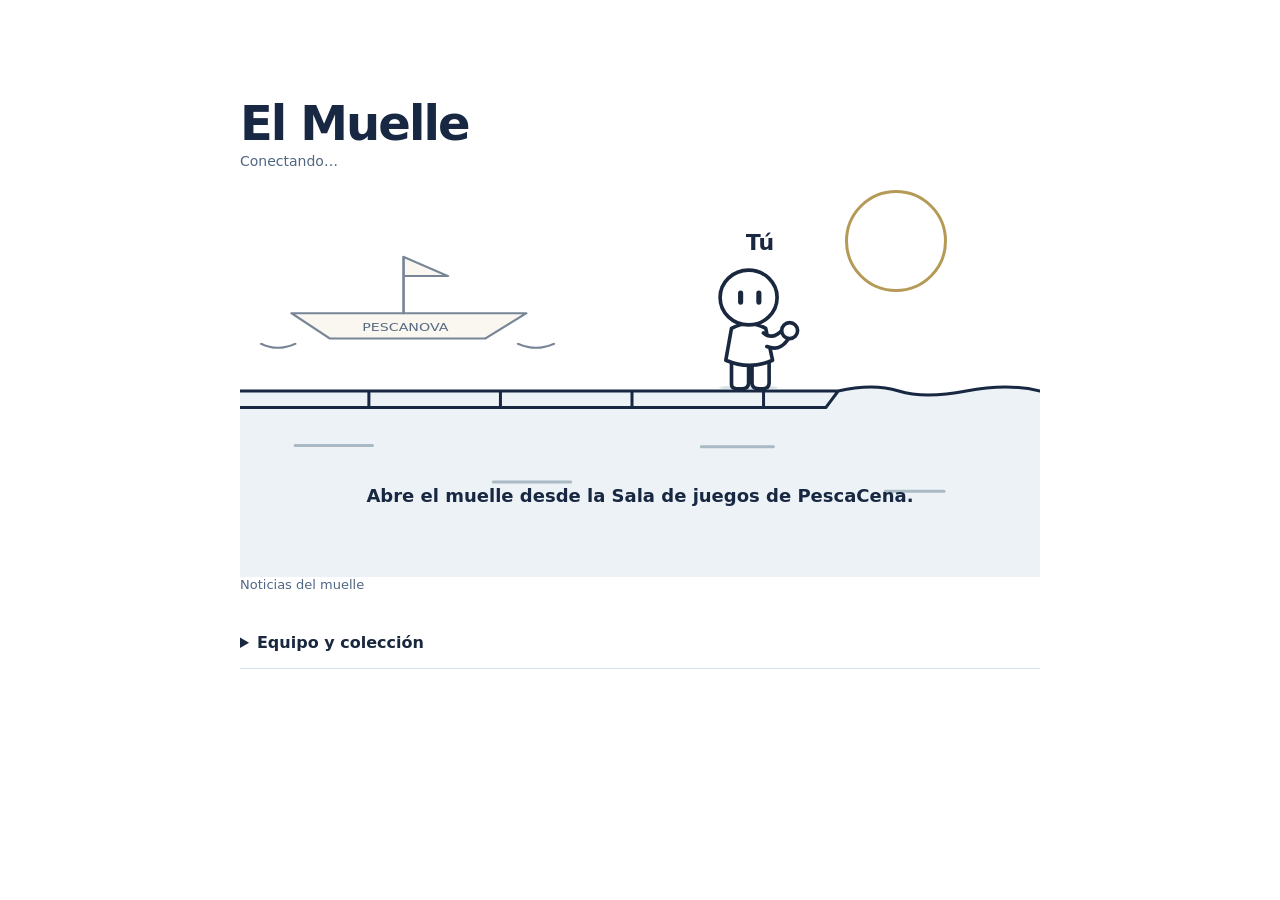
==== muelle/index.html @ fba88afb "Integra El Muelle y Acuario en En compañía con guardado autenticado y personaje compartido" ====
<!doctype html>
<html lang="es">
<head>
<meta charset="utf-8"><meta name="viewport" content="width=device-width,initial-scale=1">
<title>El Muelle · PescaCena</title>
<link rel="stylesheet" href="muelle.css">
<script defer src="config.js"></script><script defer src="engine.js"></script><script defer src="fish-art.js"></script><script defer src="personaje.js"></script><script defer src="muelle.js"></script>
</head>
<body>
<main class="dock" id="dock" data-phase="idle"><div class="play-scene">
 <img class="landscape" src="dock.svg" alt="" width="900" height="490">
 <div id="cast" tabindex="0" role="application" aria-label="Zona de pesca" aria-describedby="hint"></div>
 <header class="hud">
  <button id="exit" type="button" aria-label="Volver a PescaCena">← Sala de juegos</button>
  <div id="player-stats" class="player-stats" aria-live="polite" hidden><span id="fishing-level"></span><span id="coin-balance"></span></div>
 </header>
 <div class="location"><h1>El Muelle</h1><div class="subtitle">
  <span id="presence">Conectando…</span>
 </div></div>
 <div id="avatars" class="avatars"></div>
 <div class="angler" aria-hidden="true"><svg viewBox="0 0 100 120">
<g stroke="#19283e" stroke-width="3.2" stroke-linecap="round" stroke-linejoin="round">
  <ellipse cx="40" cy="117" rx="26" ry="2" fill="#b2c2ce" stroke="none" opacity=".45"/>
  <path class="outfit-back" d="" fill="none" hidden/>
  <path class="body-base" d="M25 88v26q0 5 9 4 6 0 6-5V99h3v14q0 6 9 5 6 0 6-5V88Z" fill="#fff"/>
  <path class="body-base" d="M25 65q15-8 30 0l6 28q-20 9-41 0Z" fill="#fff"/>
  <path class="vest" d="M24 64q16-7 32 0l9 33q-22 7-49 0Z" fill="#e6bd51" hidden/>
  <path class="seams" d="M40 64v33m-16-11h9v7h-11m26-7h10l2 7H48" fill="none" stroke-width="2" hidden/>
  <path class="body-base" d="M53 69q8 7 17-3l8 2q-8 19-22 13" fill="#fff"/>
  <path class="sleeve" d="M54 69q9 5 14-2l5 8q-10 13-17 6Z" fill="#fff" hidden/>
  <path class="boots" d="M25 106h15v8q0 5-8 4h-8Zm18 0h15v7q0 6-8 5h-7Z" fill="#35465f" hidden/>
  <g class="fishing-rod"></g>
  <circle class="body-base" cx="76" cy="67" r="7" fill="#fff"/>
  <ellipse class="body-base" cx="40" cy="38" rx="25" ry="24" fill="#fff"/>
  <path d="M33 34v8m16-8v8" stroke-width="4.5"/>
  <path class="scarf" d="" hidden/>
  <path class="hat" d="" fill="#fff" hidden/>
<g class="costume-details"></g>
<path class="hat-detail" d="" fill="none" stroke-width="2" hidden/>
</g>
</svg><span>Tú</span></div>
 <button id="open-feed" type="button" class="board"><span id="news-preview">Noticias del muelle</span></button>
 <svg id="line" class="line" aria-hidden="true" hidden><path fill="none" stroke="#62768c" stroke-width="1.2" opacity=".8"/></svg>
 <div id="float" class="float" hidden></div><div id="splash" class="splash" hidden></div>
 <div id="fight" class="fight" hidden aria-label="Zona de captura">
    <span class="fight-title">RECOGE EL SEDAL</span>
    <div class="channels"><div class="track" id="track"><div id="catch-bar"></div><span id="fish-marker" aria-hidden="true"></span></div>
    <progress id="progress" max="1" value="0" aria-label="Progreso de captura"></progress></div>
   </div>
 <div class="prompt">
  <meter id="power" min="0" max="1" value="0" aria-label="Fuerza del lance" hidden></meter>
  <p id="hint" role="status">Abriendo el muelle…</p>
  <p id="network" role="status" hidden></p>
  <button id="retry" type="button" class="chip" hidden>Reintentar guardado</button>
 </div>

 <dialog id="catch-panel" class="sheet catch-sheet" aria-labelledby="catch-title"><p id="catch-label"></p><div id="catch-art"></div><h2 id="catch-title"></h2><p id="catch-detail"></p><form method="dialog"><button>Volver al muelle</button></form></dialog>

 <dialog id="feed-panel" class="sheet" aria-labelledby="feed-title"><header><h2 id="feed-title">Noticias del muelle</h2><form method="dialog"><button aria-label="Cerrar noticias">×</button></form></header><ul id="feed"><li>Actualizando el tablón…</li></ul></dialog>


</div><details id="dock-drawer" class="dock-drawer"><summary>Equipo y colección</summary><div class="drawer-body"> <nav class="dock-nav" aria-label="Opciones del muelle">
 <button id="open-album" type="button"><svg viewBox="0 0 24 24" aria-hidden="true" fill="none" stroke="currentColor" stroke-width="1.6" stroke-linecap="round" stroke-linejoin="round"><rect x="4" y="3" width="16" height="18" rx="2"/><path d="M8 3v18m4-12h4m-4 4h4"/></svg><span>Álbum <small id="album-count">—</small></span></button>
 <button id="open-weekly" type="button"><svg viewBox="0 0 24 24" aria-hidden="true" fill="none" stroke="currentColor" stroke-width="1.6" stroke-linecap="round" stroke-linejoin="round"><path d="M5 21V3m0 1h13l-3 4 3 4H5"/></svg><span>Misiones <small id="weekly-count">0/5</small></span></button>
 <button id="open-shop" type="button"><svg viewBox="0 0 24 24" aria-hidden="true" fill="none" stroke="currentColor" stroke-width="1.6" stroke-linecap="round" stroke-linejoin="round"><path d="M4 9h16l-1 12H5Zm4 0V6a4 4 0 0 1 8 0v3"/></svg><span>Tienda</span></button>
 </nav><div class="drawer-panels"> <section id="shop-panel" class="sheet drawer-panel" hidden aria-labelledby="shop-title"><header><h2 id="shop-title">Tienda del puerto</h2><button aria-label="Cerrar tienda">×</button></header><p id="shop-summary"></p><p class="shop-help">Captura peces para ganar experiencia. Al subir de nivel, la barra de pesca se ensancha y se desbloquean artículos.</p><p id="shop-note" role="status"></p><div class="shop-categories" role="group" aria-label="Secciones de la tienda"><button type="button" data-shop-category="rod" aria-pressed="true">Cañas</button><button type="button" data-shop-category="bait" aria-pressed="false">Cebos</button><button type="button" data-shop-category="clothes" aria-pressed="false">Ropa</button></div><div id="shop-items"></div></section> <section id="album-panel" class="sheet drawer-panel" hidden aria-labelledby="album-title"><header><h2 id="album-title">Álbum de especies</h2><button aria-label="Cerrar álbum">×</button></header><p id="rotation-today" class="album-rotation"></p><div id="album"></div></section> <section id="weekly-panel" class="sheet drawer-panel" hidden aria-labelledby="weekly-title"><header><h2 id="weekly-title">Misiones del puerto</h2><button aria-label="Cerrar misiones">×</button></header><section class="daily-task"><h3>Encargo personal</h3><p id="daily-task">Consultando el encargo…</p><progress id="daily-progress" value="0" max="1" aria-label="Progreso del encargo personal"></progress><p id="daily-reward"></p></section><h3>Encargo semanal</h3><p id="weekly-status">Cargando…</p><ul id="weekly"></ul></section></div></div></details>
</main>
</body>
</html>
---- muelle/muelle.css ----
:root{color-scheme:dark;--paper:#fff0d4;--muted:#c1d3d5;--panel:#142736;--line:#466475;--mint:#a3e1c9;--sun:#ffcf89}
*{box-sizing:border-box}html,body{margin:0;width:100%;height:100%;overflow:hidden;background:#18394c;color:var(--paper);font:15px/1.35 system-ui,sans-serif}button,select{font:inherit;color:inherit;cursor:pointer}button:focus-visible,select:focus-visible,#cast:focus-visible{outline:2px solid var(--sun);outline-offset:-3px}[hidden]{display:none!important}.visually-hidden{position:absolute;width:1px;height:1px;overflow:hidden;clip-path:inset(50%);white-space:nowrap}
.dock{position:relative;width:100%;height:100%;isolation:isolate;overflow:hidden}.landscape,.line,#cast{position:absolute;inset:0;width:100%;height:100%}.landscape{image-rendering:pixelated;pointer-events:none}.line{z-index:2;pointer-events:none}#cast{z-index:4;touch-action:none;user-select:none;-webkit-tap-highlight-color:transparent;cursor:crosshair}
.hud,.tools,.prompt,.album-link,.board{position:absolute;z-index:5}.hud{top:max(9px,env(safe-area-inset-top));left:max(10px,env(safe-area-inset-left));right:max(10px,env(safe-area-inset-right));display:flex;gap:9px;align-items:center;pointer-events:none}.hud button{pointer-events:auto}.location{flex:1;text-shadow:0 2px 4px #111b2a}.location h1{font:700 clamp(20px,4vw,30px)/1 Georgia,serif;margin:0}.location span{font-size:11px;color:#fae5c6}.chip,.tools select{min-height:44px;border-radius:9px;background:#142738f5;border:1px solid #7c8790;padding:7px 10px;font-weight:700;font-size:13px;box-shadow:0 2px 5px #11203272}.chip span{color:var(--sun);margin-inline-start:3px}.hud .chip{min-width:44px;font-size:24px;padding:0}.hud .chip span{margin:0}.hud .chip[aria-pressed=true]{color:var(--sun);border-color:var(--sun)}.tools{top:calc(max(9px,env(safe-area-inset-top)) + 53px);left:max(10px,env(safe-area-inset-left));right:max(10px,env(safe-area-inset-right));display:flex;justify-content:space-between;gap:5px;pointer-events:none}.tools>*{pointer-events:auto}.tools select:disabled{opacity:.65}
.angler,.peer{position:absolute;top:55%;transform:translateX(-50%);text-align:center;display:grid;justify-items:center;line-height:1;pointer-events:none}.angler{left:44%;top:67%;transform:translate(-50%,-83%);z-index:1}.angler svg,.peer svg{width:clamp(30px,6vw,59px);height:auto;transform-origin:50% 82%}.angler span,.peer span{font-size:10px;background:#14283c;color:#fff3da;padding:3px;border-radius:3px;max-width:62px;overflow:hidden;text-overflow:ellipsis;white-space:nowrap}.peer{left:var(--x);top:var(--y);transform:translate(-50%,-83%)}.dock[data-phase=charging] .angler svg{transform:rotate(-17deg)}.dock[data-phase=launching] .angler svg{animation:throw .48s ease-out both}@keyframes throw{0%{transform:rotate(-17deg)}35%{transform:rotate(26deg)}100%{transform:rotate(0)}}.board{left:4%;top:calc(67% - 64px);min-height:44px;min-width:66px;color:#38262a;background:#e5ad71;border:2px solid #573d3d;border-radius:5px;font:800 12px system-ui;box-shadow:0 4px #573d3d;padding:4px 7px}.board::after{content:"";position:absolute;top:100%;left:22%;width:56%;height:19px;border-inline:4px solid #573d3d;pointer-events:none}.board span{display:block;color:#785244;font-size:10px}.album-link{right:max(10px,env(safe-area-inset-right));bottom:max(10px,env(safe-area-inset-bottom))}
.float,.splash{position:absolute;pointer-events:none;z-index:3;transform:translate(-50%,-50%)}.float{width:9px;height:11px;border-top:5px solid #fff0cc;background:#ed796e;border-radius:45%;box-shadow:0 0 0 2px #18263788}.float.bite{box-shadow:0 0 0 10px #ffda8188;animation:nibble .15s infinite alternate}@keyframes nibble{to{margin-top:6px}}.splash{width:13px;height:8px;border:2px solid #c7f9ef;border-radius:50%;animation:ripple .65s ease-out both}@keyframes ripple{from{transform:translate(-50%,-50%) scale(.8);opacity:1}to{transform:translate(-50%,-50%) scale(4.5);opacity:0}}
.fight{pointer-events:none;position:absolute;z-index:3;right:7%;top:25%;bottom:24%;width:clamp(72px,21%,125px);padding:8px;background:#132537f0;border:2px solid #e7bf81;border-radius:10px;display:flex;flex-direction:column;gap:6px}.fight-title{font:700 10px/1.15 monospace;text-align:center;color:var(--sun)}.channels{display:flex;gap:6px;flex:1;min-height:0}.track{flex:1;position:relative;background:repeating-linear-gradient(#244454 0 11%,#315565 11% 12%);border:1px solid #6f8d91;border-radius:5px;overflow:hidden}.channels progress{writing-mode:vertical-lr;direction:rtl;width:11px;height:100%;accent-color:var(--sun)}#catch-bar{position:absolute;left:0;right:0;background:#8fe3b99c;border:2px solid #c0f1bd;border-radius:5px}#fish-marker{position:absolute;left:19%;width:62%;height:13px;transform:translateY(-50%);background:#ffe29d;clip-path:polygon(0 50%,22% 5%,65% 5%,80% 35%,100% 5%,100% 95%,80% 65%,65% 95%,22% 95%)}
.prompt{pointer-events:none;bottom:calc(max(10px,env(safe-area-inset-bottom)) + 58px);left:50%;transform:translateX(-50%);width:max-content;max-width:calc(100% - 24px);text-align:center;display:grid;justify-items:center;gap:5px}.prompt p{margin:0;background:#12283aeb;border:1px solid #64808d;border-radius:7px;padding:6px 9px;font-size:13px;font-weight:650}.prompt #network{font-size:12px;color:var(--sun)}.prompt button{pointer-events:auto}.prompt meter{width:min(180px,56vw);height:18px}.dock[data-phase=bite] #hint{background:var(--sun);color:#302021;border-color:#fff0b2;font-size:16px}
.sheet{color:var(--paper);background:var(--panel);border:1px solid var(--line);border-radius:14px;width:min(calc(100% - 20px),590px);max-height:77%;padding:13px;overscroll-behavior:contain}.sheet::backdrop{background:#08131db3}.sheet header{display:flex;align-items:center;justify-content:space-between;gap:8px}.sheet h2{font:700 24px Georgia,serif;margin:0}.sheet header button{font-size:23px;width:44px;height:44px;background:#294052;border:1px solid var(--line);border-radius:8px}.sheet ul{list-style:none;padding:0;margin:5px 0}.sheet li{padding:7px 0;border-bottom:1px solid var(--line);overflow-wrap:anywhere}.done{color:var(--mint)}#album{display:grid;grid-template-columns:repeat(auto-fit,minmax(133px,1fr));gap:7px;margin-top:10px}.entry{padding:8px;background:#102130;border:1px solid #354f5b;border-radius:7px;display:grid;gap:3px}.entry svg{width:60px;height:35px}.entry small{color:var(--muted);font-size:12px}.entry .rarity{color:var(--sun);font-size:11px;text-transform:uppercase}.entry button{min-height:44px;background:#294052;border:1px solid var(--line);border-radius:6px}.entry button[aria-pressed=true]{color:var(--sun)}
@media(max-width:550px) and (orientation:portrait){.landscape{width:150%;left:-14%}}
@media(prefers-reduced-motion:reduce){.angler svg,.float,.splash{animation:none!important}.splash{opacity:0}}
/* PescaCena's white panels, navy type and gold accents. */
:root{--paper:#19283e;--panel:#fff;--line:#d6dfec;--sun:#f0d68b}
.chip,.tools select{background:#edf2f9;color:#19283e;border-color:#d6dfec}
.chip span{color:#5b4514}.location{color:#fff5db}.hud .chip[aria-pressed=true],.album-link,.shop-link{background:#f0d68b;color:#19283e}
.shop-link{position:absolute;z-index:5;left:max(10px,env(safe-area-inset-left));bottom:max(10px,env(safe-area-inset-bottom))}
.sheet{color-scheme:light}.sheet h2{font:800 22px system-ui,sans-serif}.sheet header button,.entry button{background:#e8eef7;color:#19283e}.sheet .done{color:#356044}.entry{background:#f1f5fa;border-color:#d6dfec}.entry small{color:#435572}.entry .rarity,.entry button[aria-pressed=true]{color:#694d12}
.angler,.peer{transform:translate(-50%,-86%)}.angler{top:71%}.angler svg,.peer svg{display:block}.angler span,.peer span{position:absolute;top:100%;left:50%;transform:translateX(-50%)}
#shop-items{display:grid;gap:8px;margin-top:10px}.gear-item{display:grid;gap:4px;padding:9px;background:#eef3fa;border:1px solid #d6dfec;border-radius:8px}.gear-item small{color:#435572}.gear-buttons{display:flex;gap:6px;flex-wrap:wrap}.gear-buttons button,.sheet select{min-height:44px;border:1px solid #d6dfec;background:#f0d68b;border-radius:7px;padding:6px 10px;color:#19283e;font-weight:700}.gear-buttons button:disabled{opacity:.48}.sheet select{background:#fff}.sheet label{display:block;margin-top:8px}#shop-note:empty{display:none}
.prompt p{color:#fff0d4}.prompt #network{color:#f0d68b}
/* The scene uses the same neutral palette and typography as the games lobby. */
html,body{background:#e3e9ef;color:#182842;color-scheme:light}
body{padding:clamp(5px,1.25vw,14px)}
.dock{max-width:920px;margin:auto;background:#f9f7f0;border:1px solid #c9d5e2;border-radius:clamp(20px,4vw,43px)}
.landscape{left:0;width:100%;top:18%;height:75%;image-rendering:auto}
.hud{top:3%;left:5.2%;right:5.2%;justify-content:space-between;color:#182842;gap:0;font-size:clamp(13px,2.5vw,25px)}
.hud button,.dock-nav button,.board{min-height:44px;padding:0;border:0;background:none;color:inherit;box-shadow:none;border-radius:6px;text-align:left}
.hud button{font-weight:750}.hud strong{letter-spacing:.08em}
.location{position:absolute;z-index:5;top:13.5%;left:5.2%;right:5.2%;color:#182842;text-shadow:none;pointer-events:none}
.location h1{font:850 clamp(40px,9.7vw,91px)/1 system-ui,sans-serif;letter-spacing:-.065em}
.subtitle{margin-top:.36em;display:flex;align-items:center;gap:.32em;font-size:clamp(13px,2.8vw,26px);color:#506683}
.location .subtitle span{font-size:inherit;color:inherit}.subtitle select{pointer-events:auto;min-height:44px;max-width:46%;appearance:none;background:transparent;border:0;color:inherit;padding:0;cursor:pointer}.subtitle select:disabled{opacity:1}
.angler,.peer{top:63%;left:65%;transform:translate(-50%,-100%)}
.peer{left:var(--x);top:63%}.angler svg,.peer svg{width:clamp(38px,9vw,79px)}
.angler span,.peer span{top:auto;bottom:100%;background:none;color:#4b6381;max-width:90px;padding:0;font-size:clamp(9px,2.45vw,22px)}
.angler span{color:#19283e;font-weight:800}
.board{top:auto;bottom:8%;left:5.2%;right:5.2%;min-width:0;color:#506683;font:500 clamp(12px,2.8vw,25px) system-ui,sans-serif;overflow:hidden;white-space:nowrap;text-overflow:ellipsis}.board span{display:inline;color:inherit;font:inherit}.board::after{content:none}
.dock-nav{position:absolute;z-index:5;bottom:0;left:0;right:0;height:7%;min-height:46px;border-top:1px solid #ced9e5;background:#f9f7f0;display:flex;align-items:center;justify-content:space-between;gap:4px;padding:0 5.2%}
.dock-nav button{font-size:clamp(11px,2.6vw,24px);color:#506683;white-space:nowrap}.dock-nav button:last-child{font-weight:750}.dock-nav button:disabled,.board:disabled{opacity:.58}
.prompt{top:78%;bottom:auto;max-width:91%;color:#182842}.prompt p{padding:0;background:none;border:0;color:#182842;font-size:clamp(13px,3.2vw,29px);font-weight:800}.prompt #network{color:#694d12}.dock[data-phase=bite] .prompt{top:68%}.dock[data-phase=bite] #hint{padding:5px 9px}.dock[data-phase=fight] .prompt{top:73%}
.fight{top:32%;bottom:30%;right:6%;background:#f9f7f0;border-color:#bdcbd9}.fight-title{color:#182842}.track{background:#e5edf3}.channels progress{accent-color:#aa8638}#catch-bar{background:#aed4b9;border-color:#568765}#fish-marker{background:#9b752c}
.catch-sheet{text-align:center;padding:22px;width:min(88%,420px)}.catch-sheet::backdrop{background:#1b31486b}.catch-sheet p{color:#506683}.catch-sheet h2{font-size:clamp(24px,6vw,38px)}#catch-label{font-weight:750;letter-spacing:.07em;text-transform:uppercase}#catch-art svg{width:min(80%,200px);height:auto;margin:5px auto}.catch-sheet button,#sound{min-height:44px;padding:8px 14px;background:#f0d68b;border:1px solid #dbc583;border-radius:8px;color:#182842;font-weight:750}#sound{margin-top:12px}#sound[aria-pressed=true]{outline:2px solid #637c9b}.swatch{width:24px;height:12px;border-radius:3px;border:1px solid #718096}
@media(max-height:490px){.location{top:10%}.location h1{font-size:34px}.hud button,.subtitle select{min-height:32px}.prompt{top:73%}.board{bottom:46px}.dock-nav{min-height:42px}.dock-nav button{min-height:40px}}
.dock::after{content:"";position:absolute;left:82%;top:36%;width:12%;aspect-ratio:1;border:clamp(1px,.28vw,3px) solid #b49a56;border-radius:50%;transform:translate(-50%,-50%);pointer-events:none;z-index:1}
.hud strong{margin-inline-start:auto}.subtitle select{field-sizing:content;width:var(--zone-width,6ch)}
.shop-categories{display:flex;gap:5px;margin:12px 0}.shop-categories button{flex:1;min-height:44px;padding:4px 6px;border:1px solid #d6dfec;border-radius:7px;background:#edf2f9;color:#19283e;font-weight:750}.shop-categories button[aria-pressed=true]{background:#19283e;color:#fff}
.find-icon{display:block;color:#55748e;font:700 64px/1.2 system-ui,sans-serif}

.player-stats{margin-inline-start:auto;display:flex;flex-wrap:wrap;justify-content:flex-end;gap:4px 6px;font-size:clamp(11px,2.5vw,16px);font-weight:750}
.player-stats span{padding:4px 7px;border:1px solid #d5dfe9;border-radius:7px;background:#f1f5f9;white-space:nowrap}
.player-stats #coin-balance{background:#fbf1d4;border-color:#e7d4a2}
.dock-nav{gap:6px;padding-inline:clamp(6px,3%,24px)}
.dock-nav button,.dock-nav button:last-child{flex:1;min-width:0;text-align:center;font-size:clamp(11px,2.6vw,19px);font-weight:700;color:#182842;min-height:44px;border:1px solid #d5dfe9;background:#edf2f7;border-radius:7px}
.dock-nav button:hover:not(:disabled){background:#e0e9f3}
.shop-help{color:#506683;font-size:.88rem}
@media(max-width:350px){.player-stats{gap:3px}.player-stats span{padding-inline:4px}.hud button{font-size:12px}}

.angler .fishing-rod{transform-box:view-box;transform-origin:55px 45px}
.dock[data-phase=waiting] .angler .fishing-rod{animation:rod-sway 1.8s ease-in-out infinite}
.dock[data-phase=bite] .angler .fishing-rod{animation:rod-tug .32s ease-in-out infinite}
.dock[data-phase=fight] .angler .fishing-rod{transform:rotate(8deg)}
.float.bite{animation:none}
.float.bite::after{content:"";position:absolute;inset:-4px;border:2px solid #a57d27;border-radius:50%;animation:bite-ripple .5s ease-out infinite}
@keyframes rod-sway{0%,100%{transform:rotate(-3deg)}50%{transform:rotate(4deg)}}
@keyframes rod-tug{0%,100%{transform:rotate(-3deg)}38%{transform:rotate(20deg)}}
@keyframes bite-ripple{from{transform:scale(.8);opacity:.85}to{transform:scale(2);opacity:0}}
@media(prefers-reduced-motion:reduce){.dock .angler .fishing-rod,.float.bite::after{animation:none!important}}
.entry img{width:60px;height:42px;object-fit:contain}#catch-art img{width:min(78%,220px);height:auto;margin:5px auto}
.daily-task,.album-rotation{padding:10px 12px;border-radius:9px;background:#edf3f8;color:#334f69}.daily-task h3{margin:0}.daily-task p{margin:6px 0}.daily-task progress{width:100%;accent-color:#287776}.entry .today-fish{color:#226664;font-weight:750}.album-rotation{font-size:.9rem}
.dock-nav a{display:grid;place-items:center;flex:1;min-width:0;min-height:44px;font-size:clamp(11px,2.6vw,19px);font-weight:700;color:#182842;text-decoration:none;border:1px solid #d5dfe9;background:#edf2f7;border-radius:7px}.dock-nav a:hover{background:#e0e9f3}.dock-nav a[aria-disabled=true]{opacity:.58}.dock-nav button,.dock-nav button:last-child{font-size:clamp(10px,2.5vw,18px)}

.angler svg,.peer svg{width:clamp(60px,18vw,114px);height:auto}
.angler .fishing-rod{transform-origin:78px 67px}
.clothes-preview{width:66px;height:80px;display:block;margin:auto;overflow:visible}
.angler svg [hidden],.peer svg [hidden],.clothes-preview [hidden]{display:none}

.outfit-card{grid-template-columns:100px minmax(0,1fr);align-items:start;column-gap:12px;padding:14px 10px}.outfit-card .clothes-preview{grid-column:1;grid-row:1 / span 5;width:100px;height:120px;align-self:center}.outfit-card>strong,.outfit-card>small,.outfit-card>.gear-buttons{grid-column:2}.outfit-card .gear-buttons{margin-top:4px}

/* Navigation follows PescaCena's white bar and pale-blue selected item. */
.dock-nav{height:74px;min-height:64px;padding:5px max(6px,env(safe-area-inset-right)) max(5px,env(safe-area-inset-bottom));gap:4px;background:#fff;border-top:1px solid #d6dfec}
.dock-nav button,.dock-nav button:last-child,.dock-nav a{display:flex;flex-direction:column;justify-content:center;align-items:center;gap:5px;height:100%;min-height:52px;border:0;border-radius:7px;background:transparent;color:#506683;font-size:12px;font-weight:500;line-height:1.1}
.dock-nav svg{width:21px;height:21px;flex:none}.dock-nav small{font:inherit;color:#73839a;font-size:10px;margin-left:2px}
.dock-nav button:hover:not(:disabled),.dock-nav a:hover{background:#eaf0f9}
.dock:has(#album-panel[open]) #open-album,.dock:has(#weekly-panel[open]) #open-weekly,.dock:has(#shop-panel[open]) #open-shop{background:#eaf0f9;color:#19283e}
.board{bottom:92px}.sheet{background:#fff;border:1px solid #d6dfec;border-radius:12px;padding:18px;max-height:85dvh;width:min(calc(100% - 24px),590px)}
.sheet::backdrop{background:#18283e66}.sheet header{position:sticky;top:-18px;margin:-18px -18px 16px;padding:16px 18px 12px;background:#fff;z-index:3;border-bottom:1px solid #e1e7f0}
.sheet h2{font-size:23px;letter-spacing:-.04em}.sheet header button{background:#f0f4fa;border:1px solid #e1e7f0;border-radius:7px;color:#19283e}
.shop-categories{background:#eaf0f9;padding:5px;gap:5px;border-radius:8px}.shop-categories button{border:0;background:transparent;border-radius:6px}.shop-categories button[aria-pressed=true]{background:#19283e;color:#fff}
.gear-item{border:0;border-bottom:1px solid #d6dfec;border-radius:0;background:#fff;padding:16px 0;gap:7px}.gear-item strong{font-size:17px}.gear-item small{font-size:13px;color:#5d708b}
.gear-buttons button{border:0;background:#edda94;border-radius:7px;min-height:44px;padding:8px 16px}.outfit-card{background:#f0f4fa;border:0;border-radius:8px;padding:15px 10px}.shop-help{font-size:13px;color:#5d708b;line-height:1.5}
#shop-summary{font-size:14px;color:#506683}.entry{border:0;background:#eaf0f9;border-radius:8px;padding:12px}.entry button{border:0;background:#fff}.sheet button:focus-visible,.dock-nav a:focus-visible{outline:2px solid #3869a3;outline-offset:2px}
@media(max-width:360px){.dock-nav button,.dock-nav button:last-child,.dock-nav a{font-size:11px}.dock-nav small{display:block;margin:3px 0 0}.outfit-card{grid-template-columns:80px minmax(0,1fr)}.outfit-card .clothes-preview{width:80px;height:96px}}
@media(max-height:490px){.dock-nav{height:58px;min-height:58px}.dock-nav button,.dock-nav a{min-height:44px;gap:2px}.dock-nav svg{width:17px;height:17px}.board{bottom:65px}}

.product-card{grid-template-columns:100px minmax(0,1fr);column-gap:12px;align-items:start;background:#f0f4fa;border:0;border-radius:8px;padding:15px 10px;gap:7px 12px}.product-card>.item-preview{width:100px;height:120px;grid-column:1;grid-row:1 / span 6;align-self:center}.product-card>strong,.product-card>small,.product-card>.gear-buttons,.product-card>.item-benefits{grid-column:2}.item-benefits{display:flex;gap:5px;flex-wrap:wrap;margin:3px 0}.item-benefits span{background:#fff;color:#365b7d;border-radius:5px;padding:4px 6px;font-size:11px;font-weight:650}.product-card .compatibility-note{color:#865d27;font-size:12px;line-height:1.4}.product-card .gear-buttons button{font-size:12px;padding:8px 10px}.product-card strong{font-size:17px;line-height:1.2}.product-card small{font-size:12px;line-height:1.4}
@media(max-width:360px){.product-card{grid-template-columns:75px minmax(0,1fr);column-gap:8px}.product-card>.item-preview{width:75px;height:100px}}

/* One expandable section, matching the other PescaCena games. */
.dock-drawer{position:absolute;z-index:6;bottom:0;left:0;right:0;background:#fff;border-top:1px solid #d6dfec;height:54px;color:#19283e}
.dock-drawer>summary{height:53px;display:list-item;list-style-position:inside;padding:16px 18px;font-weight:750;cursor:pointer;font-size:14px;user-select:none}.dock-drawer>summary:focus-visible{outline:2px solid #3869a3;outline-offset:-3px}
.dock-drawer[open]{height:min(67%,650px)}.drawer-body{height:calc(100% - 53px);display:flex;flex-direction:column;min-height:0}.dock-drawer:not([open])>.drawer-body{display:none}
.dock-drawer .dock-nav{position:static;flex:none;height:62px;min-height:62px;margin:0 12px 8px;border:0;background:#edf2fa;border-radius:8px;padding:5px;gap:3px}.dock-drawer .dock-nav button,.dock-drawer .dock-nav button:last-child,.dock-drawer .dock-nav a{min-height:48px;font-size:11px;gap:3px}.dock-drawer .dock-nav svg{width:18px;height:18px}
.dock-drawer .dock-nav button[aria-pressed=true]{background:#19283e;color:#fff}.dock-drawer .dock-nav button[aria-pressed=true] small{color:#d5dfef}
.drawer-panels{flex:1;min-height:0;overflow-y:auto;overscroll-behavior:contain;padding:0 16px 18px}.drawer-panel.sheet{position:static;margin:0;width:100%;max-height:none;padding:0;border:0;border-radius:0;overflow:visible}.drawer-panel.sheet header{position:static;margin:0 0 14px;padding:10px 0;border:0;background:#fff}.drawer-panel.sheet h2{font-size:20px}.drawer-panel.sheet header button{width:36px;height:36px;font-size:20px}
.drawer-panel #shop-summary{margin-top:0}.drawer-panel .shop-help{margin:8px 0}.drawer-panel .shop-categories{margin:10px 0}.board{bottom:71px}
.dock:has(.dock-drawer[open]) #cast{pointer-events:none}.angler .fishing-rod{transform-origin:76px 67px}
@media(max-height:490px){.dock-drawer[open]{height:80%}.dock-drawer .dock-nav{height:52px;min-height:52px}.dock-drawer .dock-nav svg{display:none}.dock-drawer .dock-nav button,.dock-drawer .dock-nav a{min-height:40px}}

/* Expand below the scene, in the page flow like El H4CK3R. */
html{height:100%;overflow-y:auto}body{height:auto;min-height:100%;overflow:visible}.dock{height:auto;min-height:calc(100dvh - 2 * clamp(5px,1.25vw,14px));overflow:hidden}.play-scene{position:relative;height:calc(100dvh - 56px - 2 * clamp(5px,1.25vw,14px));min-height:320px;overflow:hidden}
.dock-drawer,.dock-drawer[open]{position:relative;inset:auto;height:auto;min-height:54px}.drawer-body{height:auto;display:block}.drawer-panels{overflow:visible;padding-bottom:24px}.board{bottom:20px}.dock:has(.dock-drawer[open]) #cast{pointer-events:auto}

:root{--paper:#142941;--panel:#fff;--line:#d6dfec;--sun:#f4d88b;--muted:#506683}
html,body{background:#fff;color:#142941;font-family:'Segoe UI',system-ui,sans-serif}
body{padding:env(safe-area-inset-top) max(20px,env(safe-area-inset-right)) env(safe-area-inset-bottom) max(20px,env(safe-area-inset-left))}
.dock{max-width:800px;min-height:0;margin:auto;border:0;border-radius:0;background:#fff;overflow:visible}
.play-scene{height:clamp(390px,72dvh,620px);min-height:0;overflow:hidden;background:#fff}
.hud{top:12px;left:0;right:0;gap:8px;min-height:44px}
.hud #exit{min-height:44px;padding:10px 13px;border:1px solid #d6dfec;border-radius:8px;background:#edf2f9;font:700 14px 'Segoe UI',system-ui,sans-serif}
.player-stats{gap:4px;font-size:12px}.player-stats span{padding:5px 7px;border-radius:8px;background:#edf2f9}
.player-stats #coin-balance{background:#f4d88b;border-color:#f4d88b}
.location{left:0;right:0;top:max(16%,90px)}.location h1{font-size:clamp(32px,8vw,48px);letter-spacing:-.04em}
.subtitle{font-size:14px}.location .subtitle span{font-size:14px}
.prompt p{font-size:clamp(14px,3.5vw,18px)}
.fight{background:#fff;border-color:#d6dfec}
.board{left:0;right:0;bottom:14px;font-size:13px;color:#506683}
.dock-drawer,.dock-drawer[open]{border-top:0;border-bottom:1px solid #d6dfec;min-height:49px;background:#fff}
.dock-drawer>summary{height:auto;min-height:48px;padding:12px 0;font-size:16px;font-weight:750;list-style-position:inside}
.dock-drawer .dock-nav{margin:0 0 12px;background:#edf2f9}
.dock-drawer .dock-nav button[aria-pressed=true]{background:#f4d88b;color:#142941}
.dock-drawer .dock-nav button[aria-pressed=true] small{color:#405874}
.drawer-panels{padding:0 0 24px}.drawer-panel.sheet h2{font-size:21px}
.product-card,.outfit-card{background:transparent;border:0;border-bottom:1px solid #d6dfec;border-radius:0;padding:16px 0}
.gear-buttons button{background:#f4d88b;border:0;border-radius:8px;min-height:44px}
.gear-buttons button:disabled{opacity:1;background:#edf2f9;color:#607088}
.drawer-panel.sheet header button{width:44px;height:44px}
.shop-categories button[aria-pressed=true]{background:#142941;color:#fff}
.sheet{border-color:#d6dfec;color:#142941}.sheet button:focus-visible{outline-color:#245785}
@media(max-width:380px){body{padding:0 14px}.hud #exit{font-size:12px;padding:8px}.player-stats{font-size:11px}.product-card>.item-preview{width:80px;height:105px}.product-card{grid-template-columns:80px minmax(0,1fr)}}
@media(max-height:500px) and (orientation:landscape){.play-scene{height:390px}.location{top:21%}.dock-drawer[open]{height:auto}}
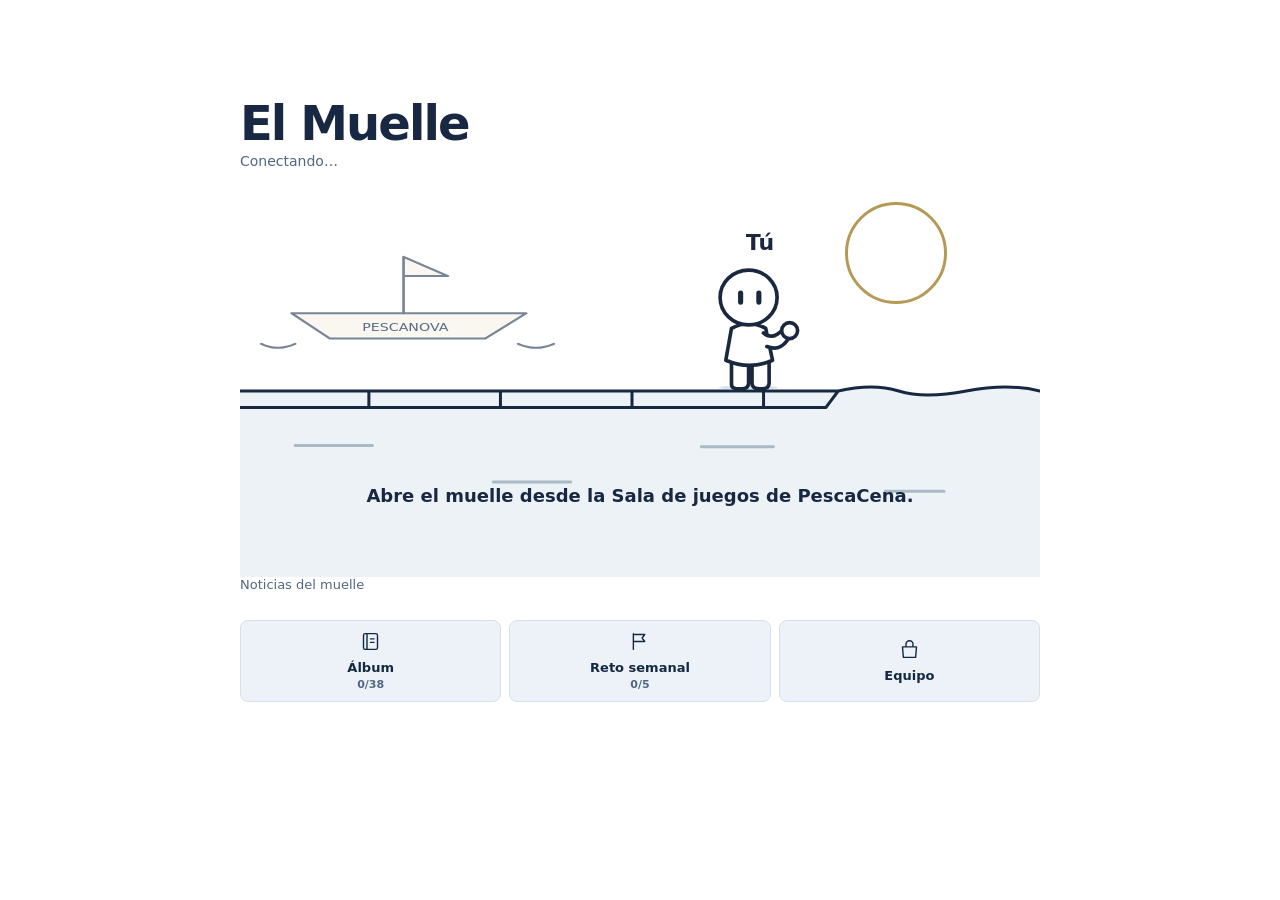
==== commit a37ace50: "Sustituye el desplegable por vistas claras de Álbum, Equipo y Reto semanal; deja el encargo visible" ====
--- a/muelle/index.html
+++ b/muelle/index.html
@@ -59,11 +59,11 @@
  <dialog id="feed-panel" class="sheet" aria-labelledby="feed-title"><header><h2 id="feed-title">Noticias del muelle</h2><form method="dialog"><button aria-label="Cerrar noticias">×</button></form></header><ul id="feed"><li>Actualizando el tablón…</li></ul></dialog>
 
 
-</div><details id="dock-drawer" class="dock-drawer"><summary>Equipo y colección</summary><div class="drawer-body"> <nav class="dock-nav" aria-label="Opciones del muelle">
+</div><section id="daily-preview" class="daily-preview" aria-label="Encargo de hoy" hidden><span><strong>Encargo de hoy</strong><span id="daily-preview-label"></span><small id="daily-preview-reward"></small></span><progress id="daily-preview-progress" max="1" value="0" aria-label="Progreso del encargo de hoy"></progress></section><nav class="dock-actions" aria-label="Explorar El Muelle">
  <button id="open-album" type="button"><svg viewBox="0 0 24 24" aria-hidden="true" fill="none" stroke="currentColor" stroke-width="1.6" stroke-linecap="round" stroke-linejoin="round"><rect x="4" y="3" width="16" height="18" rx="2"/><path d="M8 3v18m4-12h4m-4 4h4"/></svg><span>Álbum <small id="album-count">—</small></span></button>
- <button id="open-weekly" type="button"><svg viewBox="0 0 24 24" aria-hidden="true" fill="none" stroke="currentColor" stroke-width="1.6" stroke-linecap="round" stroke-linejoin="round"><path d="M5 21V3m0 1h13l-3 4 3 4H5"/></svg><span>Misiones <small id="weekly-count">0/5</small></span></button>
- <button id="open-shop" type="button"><svg viewBox="0 0 24 24" aria-hidden="true" fill="none" stroke="currentColor" stroke-width="1.6" stroke-linecap="round" stroke-linejoin="round"><path d="M4 9h16l-1 12H5Zm4 0V6a4 4 0 0 1 8 0v3"/></svg><span>Tienda</span></button>
- </nav><div class="drawer-panels"> <section id="shop-panel" class="sheet drawer-panel" hidden aria-labelledby="shop-title"><header><h2 id="shop-title">Tienda del puerto</h2><button aria-label="Cerrar tienda">×</button></header><p id="shop-summary"></p><p class="shop-help">Captura peces para ganar experiencia. Al subir de nivel, la barra de pesca se ensancha y se desbloquean artículos.</p><p id="shop-note" role="status"></p><div class="shop-categories" role="group" aria-label="Secciones de la tienda"><button type="button" data-shop-category="rod" aria-pressed="true">Cañas</button><button type="button" data-shop-category="bait" aria-pressed="false">Cebos</button><button type="button" data-shop-category="clothes" aria-pressed="false">Ropa</button></div><div id="shop-items"></div></section> <section id="album-panel" class="sheet drawer-panel" hidden aria-labelledby="album-title"><header><h2 id="album-title">Álbum de especies</h2><button aria-label="Cerrar álbum">×</button></header><p id="rotation-today" class="album-rotation"></p><div id="album"></div></section> <section id="weekly-panel" class="sheet drawer-panel" hidden aria-labelledby="weekly-title"><header><h2 id="weekly-title">Misiones del puerto</h2><button aria-label="Cerrar misiones">×</button></header><section class="daily-task"><h3>Encargo personal</h3><p id="daily-task">Consultando el encargo…</p><progress id="daily-progress" value="0" max="1" aria-label="Progreso del encargo personal"></progress><p id="daily-reward"></p></section><h3>Encargo semanal</h3><p id="weekly-status">Cargando…</p><ul id="weekly"></ul></section></div></div></details>
+ <button id="open-weekly" type="button"><svg viewBox="0 0 24 24" aria-hidden="true" fill="none" stroke="currentColor" stroke-width="1.6" stroke-linecap="round" stroke-linejoin="round"><path d="M5 21V3m0 1h13l-3 4 3 4H5"/></svg><span>Reto semanal <small id="weekly-count">0/5</small></span></button>
+ <button id="open-shop" type="button"><svg viewBox="0 0 24 24" aria-hidden="true" fill="none" stroke="currentColor" stroke-width="1.6" stroke-linecap="round" stroke-linejoin="round"><path d="M4 9h16l-1 12H5Zm4 0V6a4 4 0 0 1 8 0v3"/></svg><span>Equipo</span></button>
+ </nav><dialog id="shop-panel" class="sheet muelle-view" aria-labelledby="shop-title"><header><h2 id="shop-title">Equipo de pesca</h2><button type="button" aria-label="Volver a El Muelle desde tienda">← El Muelle</button></header><p id="shop-summary"></p><p class="shop-help">Captura peces para ganar experiencia. Al subir de nivel, la barra de pesca se ensancha y se desbloquean artículos.</p><p id="shop-note" role="status"></p><div class="shop-categories" role="group" aria-label="Secciones de la tienda"><button type="button" data-shop-category="rod" aria-pressed="true">Cañas</button><button type="button" data-shop-category="bait" aria-pressed="false">Cebos</button></div><div id="shop-items"></div><a class="vestuario-link" href="vestuario.html?from=muelle">Cambiar ropa en tu vestuario →</a></dialog> <dialog id="album-panel" class="sheet muelle-view" aria-labelledby="album-title"><header><h2 id="album-title">Álbum de especies</h2><button type="button" aria-label="Volver a El Muelle desde álbum">← El Muelle</button></header><p id="rotation-today" class="album-rotation"></p><div class="album-filtros" role="group" aria-label="Filtrar especies"><button type="button" data-album-filter="all" aria-pressed="true">Todas</button><button type="button" data-album-filter="caught" aria-pressed="false">Capturados</button><button type="button" data-album-filter="missing" aria-pressed="false">Por descubrir</button><button type="button" data-album-filter="today" aria-pressed="false">Disponibles hoy</button></div><p id="album-results" role="status"></p><div id="album"></div></dialog> <dialog id="weekly-panel" class="sheet muelle-view" aria-labelledby="weekly-title"><header><h2 id="weekly-title">Reto semanal</h2><button type="button" aria-label="Volver a El Muelle desde misiones">← El Muelle</button></header><p>Capturad estas cinco especies entre todos para abrir el banco especial. El reto se renueva los lunes.</p><p id="weekly-status">Cargando…</p><ul id="weekly"></ul></dialog>
 </main>
 </body>
 </html>
--- a/muelle/muelle.css
+++ b/muelle/muelle.css
@@ -138,3 +138,7 @@
 .sheet{border-color:#d6dfec;color:#142941}.sheet button:focus-visible{outline-color:#245785}
 @media(max-width:380px){body{padding:0 14px}.hud #exit{font-size:12px;padding:8px}.player-stats{font-size:11px}.product-card>.item-preview{width:80px;height:105px}.product-card{grid-template-columns:80px minmax(0,1fr)}}
 @media(max-height:500px) and (orientation:landscape){.play-scene{height:390px}.location{top:21%}.dock-drawer[open]{height:auto}}
+
+.daily-preview{display:grid;grid-template-columns:minmax(0,1fr) auto;align-items:center;gap:8px 14px;width:100%;text-align:left;padding:14px 16px;margin:8px 0 10px;border:1px solid #d6dfec;border-radius:8px;background:#edf2f9;color:#142941;font:inherit;cursor:pointer}.daily-preview>span:first-child{display:grid;gap:5px}.daily-preview strong{font-size:12px;letter-spacing:.04em}.daily-preview span span{font-size:14px}.daily-preview small{color:#506683;font-size:12px}.daily-preview progress{grid-column:1/-1;width:100%;height:6px;accent-color:#245785}.daily-preview-action{font-size:12px;font-weight:750}.daily-preview:disabled{opacity:.65;cursor:default}.album-filtros{display:flex;flex-wrap:wrap;gap:6px;margin-top:16px}.album-filtros button{min-height:44px;padding:9px 12px;font:700 13px 'Segoe UI',system-ui,sans-serif;background:#edf2f9;color:#142941;border:1px solid #d6dfec;border-radius:8px}.album-filtros button[aria-pressed=true]{background:#142941;color:#fff;border-color:#142941}#album-results{font-size:13px;color:#506683}.vestuario-link{display:inline-flex;align-items:center;min-height:44px;padding:10px 0;color:#142941;font-size:14px;font-weight:700}.daily-preview:focus-visible,.album-filtros button:focus-visible{outline:2px solid #245785;outline-offset:2px}@media(max-width:380px){.daily-preview{grid-template-columns:minmax(0,1fr)}.daily-preview-action{display:none}}
+
+.daily-preview{display:block;cursor:default;padding:14px 0;background:transparent;border:0;border-top:1px solid #d6dfec;border-bottom:1px solid #d6dfec;border-radius:0;margin:8px 0 12px}.daily-preview>span{display:grid;gap:6px}.daily-preview progress{display:block;width:100%;margin-top:10px}.dock-actions{position:static;display:grid;grid-template-columns:repeat(3,minmax(0,1fr));gap:8px;margin:0 0 22px;padding:0}.dock-actions button{display:flex;flex-direction:column;align-items:center;justify-content:center;gap:8px;min-height:72px;border:1px solid #d6dfec;border-radius:8px;background:#edf2f9;color:#142941;font:700 13px 'Segoe UI',system-ui,sans-serif;padding:10px 4px}.dock-actions button:disabled{opacity:.55}.dock-actions svg{width:21px;height:21px}.dock-actions small{display:block;font-size:11px;color:#506683;margin-top:3px}.dock-actions button:focus-visible{outline:2px solid #245785;outline-offset:2px}.muelle-view.sheet{position:fixed;inset:0;box-sizing:border-box;width:100%;height:100dvh;max-width:none;max-height:none;margin:0;padding:0 max(20px,calc((100vw - 800px)/2));border:0;border-radius:0;overflow-y:auto;background:white;color:#142941;overscroll-behavior:contain}.muelle-view header{position:sticky;top:0;z-index:10;display:flex;align-items:center;justify-content:space-between;gap:10px;background:white;padding:16px 0;margin-bottom:16px;border-bottom:1px solid #d6dfec}.muelle-view header h2{font-size:22px;margin:0}.muelle-view header button{width:auto;height:auto;min-height:44px;flex-shrink:0;padding:10px 12px;font:700 13px 'Segoe UI',system-ui,sans-serif;border:1px solid #d6dfec;border-radius:8px;background:#edf2f9;color:#142941}.muelle-view #album,.muelle-view #shop-items,.muelle-view #weekly{padding-bottom:24px}.muelle-view .shop-categories{margin:16px 0}.muelle-view .daily-task{display:none}@media(max-width:380px){.muelle-view.sheet{padding-inline:14px}.muelle-view header h2{font-size:19px}.dock-actions button{font-size:12px}.muelle-view header{gap:6px}}
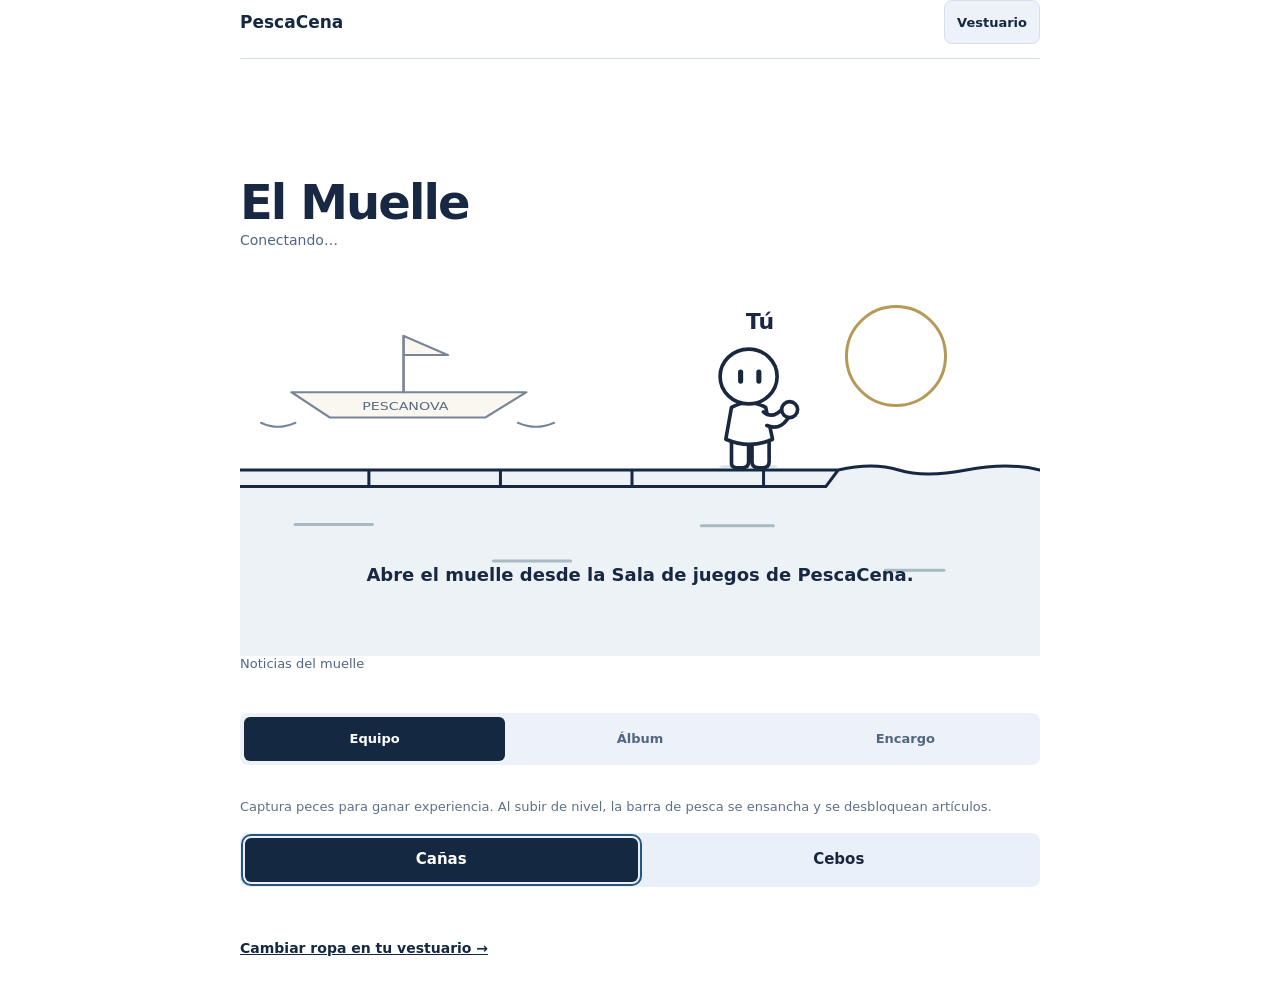
==== commit 75cb295e: "Unify cooperative game menus; add mining help, fossils, chests and shared wardrobe rewards" ====
--- a/muelle/index.html
+++ b/muelle/index.html
@@ -1,19 +1,19 @@
 <!doctype html>
 <html lang="es">
-<head>
+<head><script defer src="grupo-ui.js"></script>
 <meta charset="utf-8"><meta name="viewport" content="width=device-width,initial-scale=1">
 <title>El Muelle · PescaCena</title>
 <link rel="stylesheet" href="muelle.css">
 <script defer src="config.js"></script><script defer src="engine.js"></script><script defer src="fish-art.js"></script><script defer src="personaje.js"></script><script defer src="muelle.js"></script>
-</head>
+<link rel="stylesheet" href="grupo-ui.css"></head>
 <body>
-<main class="dock" id="dock" data-phase="idle"><div class="play-scene">
+<main class="dock" id="dock" data-phase="idle"> <header class="hud grupo-header">
+  <button id="exit" type="button" aria-label="Volver a PescaCena">← Juegos</button>
+  
+ <span>PescaCena</span><a href="vestuario.html?from=muelle">Vestuario</a></header><div class="play-scene">
  <img class="landscape" src="dock.svg" alt="" width="900" height="490">
  <div id="cast" tabindex="0" role="application" aria-label="Zona de pesca" aria-describedby="hint"></div>
- <header class="hud">
-  <button id="exit" type="button" aria-label="Volver a PescaCena">← Sala de juegos</button>
-  <div id="player-stats" class="player-stats" aria-live="polite" hidden><span id="fishing-level"></span><span id="coin-balance"></span></div>
- </header>
+<div id="player-stats" class="player-stats" aria-live="polite" hidden><span id="fishing-level"></span><span id="coin-balance"></span></div>
  <div class="location"><h1>El Muelle</h1><div class="subtitle">
   <span id="presence">Conectando…</span>
  </div></div>
@@ -59,11 +59,7 @@
  <dialog id="feed-panel" class="sheet" aria-labelledby="feed-title"><header><h2 id="feed-title">Noticias del muelle</h2><form method="dialog"><button aria-label="Cerrar noticias">×</button></form></header><ul id="feed"><li>Actualizando el tablón…</li></ul></dialog>
 
 
-</div><section id="daily-preview" class="daily-preview" aria-label="Encargo de hoy" hidden><span><strong>Encargo de hoy</strong><span id="daily-preview-label"></span><small id="daily-preview-reward"></small></span><progress id="daily-preview-progress" max="1" value="0" aria-label="Progreso del encargo de hoy"></progress></section><nav class="dock-actions" aria-label="Explorar El Muelle">
- <button id="open-album" type="button"><svg viewBox="0 0 24 24" aria-hidden="true" fill="none" stroke="currentColor" stroke-width="1.6" stroke-linecap="round" stroke-linejoin="round"><rect x="4" y="3" width="16" height="18" rx="2"/><path d="M8 3v18m4-12h4m-4 4h4"/></svg><span>Álbum <small id="album-count">—</small></span></button>
- <button id="open-weekly" type="button"><svg viewBox="0 0 24 24" aria-hidden="true" fill="none" stroke="currentColor" stroke-width="1.6" stroke-linecap="round" stroke-linejoin="round"><path d="M5 21V3m0 1h13l-3 4 3 4H5"/></svg><span>Reto semanal <small id="weekly-count">0/5</small></span></button>
- <button id="open-shop" type="button"><svg viewBox="0 0 24 24" aria-hidden="true" fill="none" stroke="currentColor" stroke-width="1.6" stroke-linecap="round" stroke-linejoin="round"><path d="M4 9h16l-1 12H5Zm4 0V6a4 4 0 0 1 8 0v3"/></svg><span>Equipo</span></button>
- </nav><dialog id="shop-panel" class="sheet muelle-view" aria-labelledby="shop-title"><header><h2 id="shop-title">Equipo de pesca</h2><button type="button" aria-label="Volver a El Muelle desde tienda">← El Muelle</button></header><p id="shop-summary"></p><p class="shop-help">Captura peces para ganar experiencia. Al subir de nivel, la barra de pesca se ensancha y se desbloquean artículos.</p><p id="shop-note" role="status"></p><div class="shop-categories" role="group" aria-label="Secciones de la tienda"><button type="button" data-shop-category="rod" aria-pressed="true">Cañas</button><button type="button" data-shop-category="bait" aria-pressed="false">Cebos</button></div><div id="shop-items"></div><a class="vestuario-link" href="vestuario.html?from=muelle">Cambiar ropa en tu vestuario →</a></dialog> <dialog id="album-panel" class="sheet muelle-view" aria-labelledby="album-title"><header><h2 id="album-title">Álbum de especies</h2><button type="button" aria-label="Volver a El Muelle desde álbum">← El Muelle</button></header><p id="rotation-today" class="album-rotation"></p><div class="album-filtros" role="group" aria-label="Filtrar especies"><button type="button" data-album-filter="all" aria-pressed="true">Todas</button><button type="button" data-album-filter="caught" aria-pressed="false">Capturados</button><button type="button" data-album-filter="missing" aria-pressed="false">Por descubrir</button><button type="button" data-album-filter="today" aria-pressed="false">Disponibles hoy</button></div><p id="album-results" role="status"></p><div id="album"></div></dialog> <dialog id="weekly-panel" class="sheet muelle-view" aria-labelledby="weekly-title"><header><h2 id="weekly-title">Reto semanal</h2><button type="button" aria-label="Volver a El Muelle desde misiones">← El Muelle</button></header><p>Capturad estas cinco especies entre todos para abrir el banco especial. El reto se renueva los lunes.</p><p id="weekly-status">Cargando…</p><ul id="weekly"></ul></dialog>
+</div><nav class="dock-actions" aria-label="Opciones de El Muelle"><button id="open-shop" type="button"><svg viewBox="0 0 24 24" aria-hidden="true" fill="none" stroke="currentColor" stroke-width="1.6" stroke-linecap="round" stroke-linejoin="round"><path d="M4 9h16l-1 12H5Zm4 0V6a4 4 0 0 1 8 0v3"/></svg><span>Equipo</span></button><button id="open-album" type="button"><svg viewBox="0 0 24 24" aria-hidden="true" fill="none" stroke="currentColor" stroke-width="1.6" stroke-linecap="round" stroke-linejoin="round"><rect x="4" y="3" width="16" height="18" rx="2"/><path d="M8 3v18m4-12h4m-4 4h4"/></svg><span>Álbum <small id="album-count">—</small></span></button><button id="open-weekly" type="button"><svg viewBox="0 0 24 24" aria-hidden="true" fill="none" stroke="currentColor" stroke-width="1.6" stroke-linecap="round" stroke-linejoin="round"><path d="M5 21V3m0 1h13l-3 4 3 4H5"/></svg><span>Encargo <small id="weekly-count">0/5</small></span></button></nav><dialog id="shop-panel" class="sheet muelle-view" aria-labelledby="shop-title"><header><h2 id="shop-title">Equipo de pesca</h2><button type="button" aria-label="Volver a El Muelle desde tienda">← El Muelle</button></header><p id="shop-summary"></p><p class="shop-help">Captura peces para ganar experiencia. Al subir de nivel, la barra de pesca se ensancha y se desbloquean artículos.</p><p id="shop-note" role="status"></p><div class="shop-categories" role="group" aria-label="Secciones de la tienda"><button type="button" data-shop-category="rod" aria-pressed="true">Cañas</button><button type="button" data-shop-category="bait" aria-pressed="false">Cebos</button></div><div id="shop-items"></div><a class="vestuario-link" href="vestuario.html?from=muelle">Cambiar ropa en tu vestuario →</a></dialog> <dialog id="album-panel" class="sheet muelle-view" aria-labelledby="album-title"><header><h2 id="album-title">Álbum de especies</h2><button type="button" aria-label="Volver a El Muelle desde álbum">← El Muelle</button></header><p id="rotation-today" class="album-rotation"></p><div class="album-filtros" role="group" aria-label="Filtrar especies"><button type="button" data-album-filter="all" aria-pressed="true">Todas</button><button type="button" data-album-filter="caught" aria-pressed="false">Capturados</button><button type="button" data-album-filter="missing" aria-pressed="false">Por descubrir</button><button type="button" data-album-filter="today" aria-pressed="false">Disponibles hoy</button></div><p id="album-results" role="status"></p><div id="album"></div></dialog> <dialog id="weekly-panel" class="sheet muelle-view" aria-labelledby="weekly-title"><header><h2 id="weekly-title">Reto semanal</h2><button type="button" aria-label="Volver a El Muelle desde misiones">← El Muelle</button></header><section id="daily-preview" class="daily-preview" aria-label="Encargo de hoy" hidden><span><strong>Encargo de hoy</strong><span id="daily-preview-label"></span><small id="daily-preview-reward"></small></span><progress id="daily-preview-progress" max="1" value="0" aria-label="Progreso del encargo de hoy"></progress></section><section class="weekly-goal"><p class="weekly-eyebrow">UN OBJETIVO ENTRE TODOS</p><h3 id="weekly-heading">Abramos el banco especial</h3><p>Capturad estas 5 especies. Cada una que pesque cualquier compañero cuenta para todo el grupo.</p><div class="weekly-progress-label"><strong id="weekly-total">0 de 5</strong><span>especies conseguidas</span></div><progress id="weekly-progress" max="5" value="0" aria-label="Especies conseguidas entre todos"></progress><p id="weekly-status" role="status">Cargando…</p></section><p class="weekly-prize">Al completarlo: se abre una zona de pesca con especies especiales para todos.</p><p class="weekly-reset">Tenéis hasta el lunes, cuando empieza otro reto.</p><div class="week-prize"><div id="fishing-week-outfit"></div><div><h3 id="fishing-week-prize">Recuerdo de la tripulación</h3><p id="fishing-week-status"></p><button id="fishing-week-claim" type="button" disabled>Completa el encargo</button></div></div><ul id="weekly"></ul></dialog>
 </main>
 </body>
 </html>
--- a/muelle/muelle.css
+++ b/muelle/muelle.css
@@ -139,6 +139,11 @@
 @media(max-width:380px){body{padding:0 14px}.hud #exit{font-size:12px;padding:8px}.player-stats{font-size:11px}.product-card>.item-preview{width:80px;height:105px}.product-card{grid-template-columns:80px minmax(0,1fr)}}
 @media(max-height:500px) and (orientation:landscape){.play-scene{height:390px}.location{top:21%}.dock-drawer[open]{height:auto}}
 
+.week-prize{display:flex;gap:16px;align-items:center;background:#edf2f9;padding:14px;border-radius:8px;margin:18px 0}.week-prize svg{width:74px;height:100px}.week-prize h3{font-size:17px;margin:0}.week-prize p{font-size:13px;line-height:1.5}.week-prize button{min-height:44px;border:0;border-radius:8px;background:#f4d88b;color:#142941;font:700 13px 'Segoe UI',sans-serif;padding:10px}.week-prize button:disabled{background:#dfe7f1;color:#506683}
+
 .daily-preview{display:grid;grid-template-columns:minmax(0,1fr) auto;align-items:center;gap:8px 14px;width:100%;text-align:left;padding:14px 16px;margin:8px 0 10px;border:1px solid #d6dfec;border-radius:8px;background:#edf2f9;color:#142941;font:inherit;cursor:pointer}.daily-preview>span:first-child{display:grid;gap:5px}.daily-preview strong{font-size:12px;letter-spacing:.04em}.daily-preview span span{font-size:14px}.daily-preview small{color:#506683;font-size:12px}.daily-preview progress{grid-column:1/-1;width:100%;height:6px;accent-color:#245785}.daily-preview-action{font-size:12px;font-weight:750}.daily-preview:disabled{opacity:.65;cursor:default}.album-filtros{display:flex;flex-wrap:wrap;gap:6px;margin-top:16px}.album-filtros button{min-height:44px;padding:9px 12px;font:700 13px 'Segoe UI',system-ui,sans-serif;background:#edf2f9;color:#142941;border:1px solid #d6dfec;border-radius:8px}.album-filtros button[aria-pressed=true]{background:#142941;color:#fff;border-color:#142941}#album-results{font-size:13px;color:#506683}.vestuario-link{display:inline-flex;align-items:center;min-height:44px;padding:10px 0;color:#142941;font-size:14px;font-weight:700}.daily-preview:focus-visible,.album-filtros button:focus-visible{outline:2px solid #245785;outline-offset:2px}@media(max-width:380px){.daily-preview{grid-template-columns:minmax(0,1fr)}.daily-preview-action{display:none}}
 
-.daily-preview{display:block;cursor:default;padding:14px 0;background:transparent;border:0;border-top:1px solid #d6dfec;border-bottom:1px solid #d6dfec;border-radius:0;margin:8px 0 12px}.daily-preview>span{display:grid;gap:6px}.daily-preview progress{display:block;width:100%;margin-top:10px}.dock-actions{position:static;display:grid;grid-template-columns:repeat(3,minmax(0,1fr));gap:8px;margin:0 0 22px;padding:0}.dock-actions button{display:flex;flex-direction:column;align-items:center;justify-content:center;gap:8px;min-height:72px;border:1px solid #d6dfec;border-radius:8px;background:#edf2f9;color:#142941;font:700 13px 'Segoe UI',system-ui,sans-serif;padding:10px 4px}.dock-actions button:disabled{opacity:.55}.dock-actions svg{width:21px;height:21px}.dock-actions small{display:block;font-size:11px;color:#506683;margin-top:3px}.dock-actions button:focus-visible{outline:2px solid #245785;outline-offset:2px}.muelle-view.sheet{position:fixed;inset:0;box-sizing:border-box;width:100%;height:100dvh;max-width:none;max-height:none;margin:0;padding:0 max(20px,calc((100vw - 800px)/2));border:0;border-radius:0;overflow-y:auto;background:white;color:#142941;overscroll-behavior:contain}.muelle-view header{position:sticky;top:0;z-index:10;display:flex;align-items:center;justify-content:space-between;gap:10px;background:white;padding:16px 0;margin-bottom:16px;border-bottom:1px solid #d6dfec}.muelle-view header h2{font-size:22px;margin:0}.muelle-view header button{width:auto;height:auto;min-height:44px;flex-shrink:0;padding:10px 12px;font:700 13px 'Segoe UI',system-ui,sans-serif;border:1px solid #d6dfec;border-radius:8px;background:#edf2f9;color:#142941}.muelle-view #album,.muelle-view #shop-items,.muelle-view #weekly{padding-bottom:24px}.muelle-view .shop-categories{margin:16px 0}.muelle-view .daily-task{display:none}@media(max-width:380px){.muelle-view.sheet{padding-inline:14px}.muelle-view header h2{font-size:19px}.dock-actions button{font-size:12px}.muelle-view header{gap:6px}}
+.daily-preview{display:block;cursor:default;padding:14px 0;background:transparent;border:0;border-top:1px solid #d6dfec;border-bottom:1px solid #d6dfec;border-radius:0;margin:8px 0 12px}.daily-preview>span{display:grid;gap:6px}.daily-preview progress{display:block;width:100%;margin-top:10px}.dock-actions{position:static;display:grid;grid-template-columns:repeat(3,minmax(0,1fr));gap:8px;margin:0 0 22px;padding:0}.dock-actions button{display:flex;flex-direction:column;align-items:center;justify-content:center;gap:8px;min-height:72px;border:1px solid #d6dfec;border-radius:8px;background:#edf2f9;color:#142941;font:700 13px 'Segoe UI',system-ui,sans-serif;padding:10px 4px}.dock-actions button:disabled{opacity:.55}.dock-actions svg{width:21px;height:21px}.dock-actions small{display:block;font-size:11px;color:#506683;margin-top:3px}.dock-actions button:focus-visible{outline:2px solid #245785;outline-offset:2px}.muelle-view.sheet{position:fixed;inset:0;box-sizing:border-box;width:100%;height:100dvh;max-width:none;max-height:none;margin:0;padding:0 max(20px,calc((100vw - 800px)/2));border:0;border-radius:0;overflow-y:auto;background:white;color:#142941;overscroll-behavior:contain}.muelle-view header{position:sticky;top:0;z-index:10;display:flex;align-items:center;justify-content:space-between;gap:10px;background:white;padding:16px 0;margin:0 0 16px;border-bottom:1px solid #d6dfec}.muelle-view header h2{font-size:22px;margin:0}.muelle-view header button{width:auto;height:auto;min-height:44px;flex-shrink:0;padding:10px 12px;font:700 13px 'Segoe UI',system-ui,sans-serif;border:1px solid #d6dfec;border-radius:8px;background:#edf2f9;color:#142941}.muelle-view #album,.muelle-view #shop-items,.muelle-view #weekly{padding-bottom:24px}.muelle-view .shop-categories{margin:16px 0}.muelle-view .daily-task{display:none}@media(max-width:380px){.muelle-view.sheet{padding-inline:14px}.muelle-view header h2{font-size:19px}.dock-actions button{font-size:12px}.muelle-view header{gap:6px}}
+
+.muelle-view #album .entry>svg{display:block;width:100%;max-width:160px;height:88px;margin:4px auto 8px}.muelle-view #album .entry>img{display:block;width:110px;height:110px;object-fit:contain;margin:0 auto 6px}.fish-undiscovered{opacity:.43;filter:saturate(.4)}#catch-art svg{width:min(90%,260px);height:auto}.weekly-goal{padding:18px;background:#edf2f9;border-radius:10px}.weekly-goal .weekly-eyebrow{font-size:11px;letter-spacing:.08em;font-weight:750;color:#506683;margin:0 0 8px}.weekly-goal h3{font-size:24px;line-height:1.15;letter-spacing:-.03em;margin:0 0 10px}.weekly-goal p{font-size:14px;line-height:1.5;margin:8px 0}.weekly-progress-label{display:flex;align-items:baseline;gap:10px;margin-top:18px}.weekly-progress-label strong{font-size:27px;white-space:nowrap}.weekly-progress-label span{font-size:13px;color:#506683}.weekly-goal progress{display:block;width:100%;height:10px;accent-color:#245785;margin:10px 0}.weekly-goal #weekly-status{font-weight:700;font-size:13px;margin:8px 0 0}.weekly-prize{font-size:14px;line-height:1.45;font-weight:650;margin:16px 0 6px}.weekly-reset{font-size:12px;color:#506683;margin:0 0 14px}#weekly{display:grid;gap:8px}.sheet #weekly .weekly-species{display:flex;align-items:center;gap:14px;min-height:94px;padding:10px 12px;border:1px solid #d6dfec;border-radius:9px;background:#fff;color:#142941}.weekly-species>svg{width:96px;height:68px;flex-shrink:0}.weekly-species-detail{display:grid;gap:5px;min-width:0}.weekly-species-detail strong{font-size:16px}.weekly-species-detail span{font-size:12px;font-weight:750}.weekly-species-detail small{font-size:12px;color:#506683;line-height:1.35}.weekly-done{color:#37725b}.weekly-pending{color:#506683}.sheet #weekly .done{background:#f0f7f4;border-color:#bad3c5}@media(max-width:380px){.weekly-species>svg{width:78px;height:59px}.sheet #weekly .weekly-species{gap:10px;padding:9px}.weekly-goal{padding:15px}.weekly-goal h3{font-size:22px}}
+html:has(.muelle-view[open]){overflow:hidden}.weekly-goal progress{appearance:none;border:0;border-radius:8px;background:#d6dfec;overflow:hidden}.weekly-goal progress::-webkit-progress-bar{background:#d6dfec;border-radius:8px}.weekly-goal progress::-webkit-progress-value{background:#245785;border-radius:8px}.weekly-goal progress::-moz-progress-bar{background:#245785;border-radius:8px}
--- a/muelle/grupo-ui.css
+++ b/muelle/grupo-ui.css
@@ -0,0 +1,9 @@
+[hidden]{display:none!important}.grupo-tabs{display:flex!important;align-items:stretch;gap:4px!important;padding:4px!important;border:0!important;border-radius:8px!important;background:#edf2f9!important;width:100%!important;max-width:none!important;margin:14px 0 0!important;box-sizing:border-box;position:static!important}
+.grupo-tabs .grupo-tab{display:flex!important;align-items:center;justify-content:center;flex:1!important;min-width:0;width:auto!important;min-height:44px!important;height:auto!important;padding:8px!important;margin:0!important;border:0!important;border-radius:6px!important;background:transparent!important;color:#506683!important;font:700 13px/1.25 'Segoe UI',system-ui,sans-serif!important;text-transform:none!important;box-shadow:none!important;text-align:center!important;letter-spacing:0!important}
+.grupo-tabs .grupo-tab[aria-selected=true]{background:#142941!important;color:#fff!important}.grupo-tabs .grupo-tab:focus-visible{outline:2px solid #245785!important;outline-offset:2px}.grupo-tabs .grupo-tab svg,.grupo-tabs .grupo-tab small{display:none!important}.grupo-tabs .grupo-tab:disabled{opacity:.5}
+.grupo-panel{position:static!important;inset:auto!important;width:100%!important;max-width:none!important;height:auto!important;max-height:none!important;margin:0!important;padding:18px 0!important;border:0!important;border-radius:0!important;overflow:visible!important;background:#fff!important;color:#142941!important;box-shadow:none!important;box-sizing:border-box;text-align:left!important}.grupo-panel:not([hidden]){display:block!important}.grupo-panel>header{display:none!important}.grupo-panel h2{font-size:22px;letter-spacing:-.03em}.grupo-panel h4{text-transform:none!important;font-size:19px!important}.grupo-panel .upgrade:first-child{padding-top:0;border-top:0}.grupo-panel .mine-weekly,.grupo-panel .mine-discoveries{padding-top:0}
+.grupo-header{display:flex!important;align-items:center;justify-content:space-between;gap:8px;width:100%;border-bottom:1px solid #d6dfec;padding:0 0 14px!important;margin:0 0 20px!important;position:static!important;background:#fff!important;box-sizing:border-box}.grupo-header>span{font:800 17px 'Segoe UI',system-ui,sans-serif;color:#142941}.grupo-header button,.grupo-header a{display:inline-flex;align-items:center;justify-content:center;min-height:44px!important;width:auto!important;margin:0!important;padding:10px 12px!important;border:1px solid #d6dfec!important;border-radius:8px!important;background:#edf2f9!important;color:#142941!important;box-shadow:none!important;font:700 13px 'Segoe UI',system-ui,sans-serif!important;text-transform:none!important;text-decoration:none!important}.grupo-header .grupo-spacer{min-width:70px}html:has(.muelle-view.grupo-panel[open]){overflow:auto!important}
+
+.grupo-header{pointer-events:auto!important}.grupo-header a,.grupo-header button{pointer-events:auto!important}.grupo-tabs+.grupo-panel{margin-top:0!important}
+
+.grupo-panel .gear-buttons button,.grupo-panel .upgrade>button,#pantalla-boss .grupo-panel .btn-juego{min-height:44px!important;border:0!important;border-radius:8px!important;padding:10px 12px!important;background:#f4d88b!important;color:#142941!important;box-shadow:none!important;text-transform:none!important;font:700 13px 'Segoe UI',system-ui,sans-serif!important}.grupo-panel .gear-buttons button:disabled,.grupo-panel .upgrade>button:disabled,#pantalla-boss .grupo-panel .btn-juego:disabled{background:#edf2f9!important;color:#607088!important}
